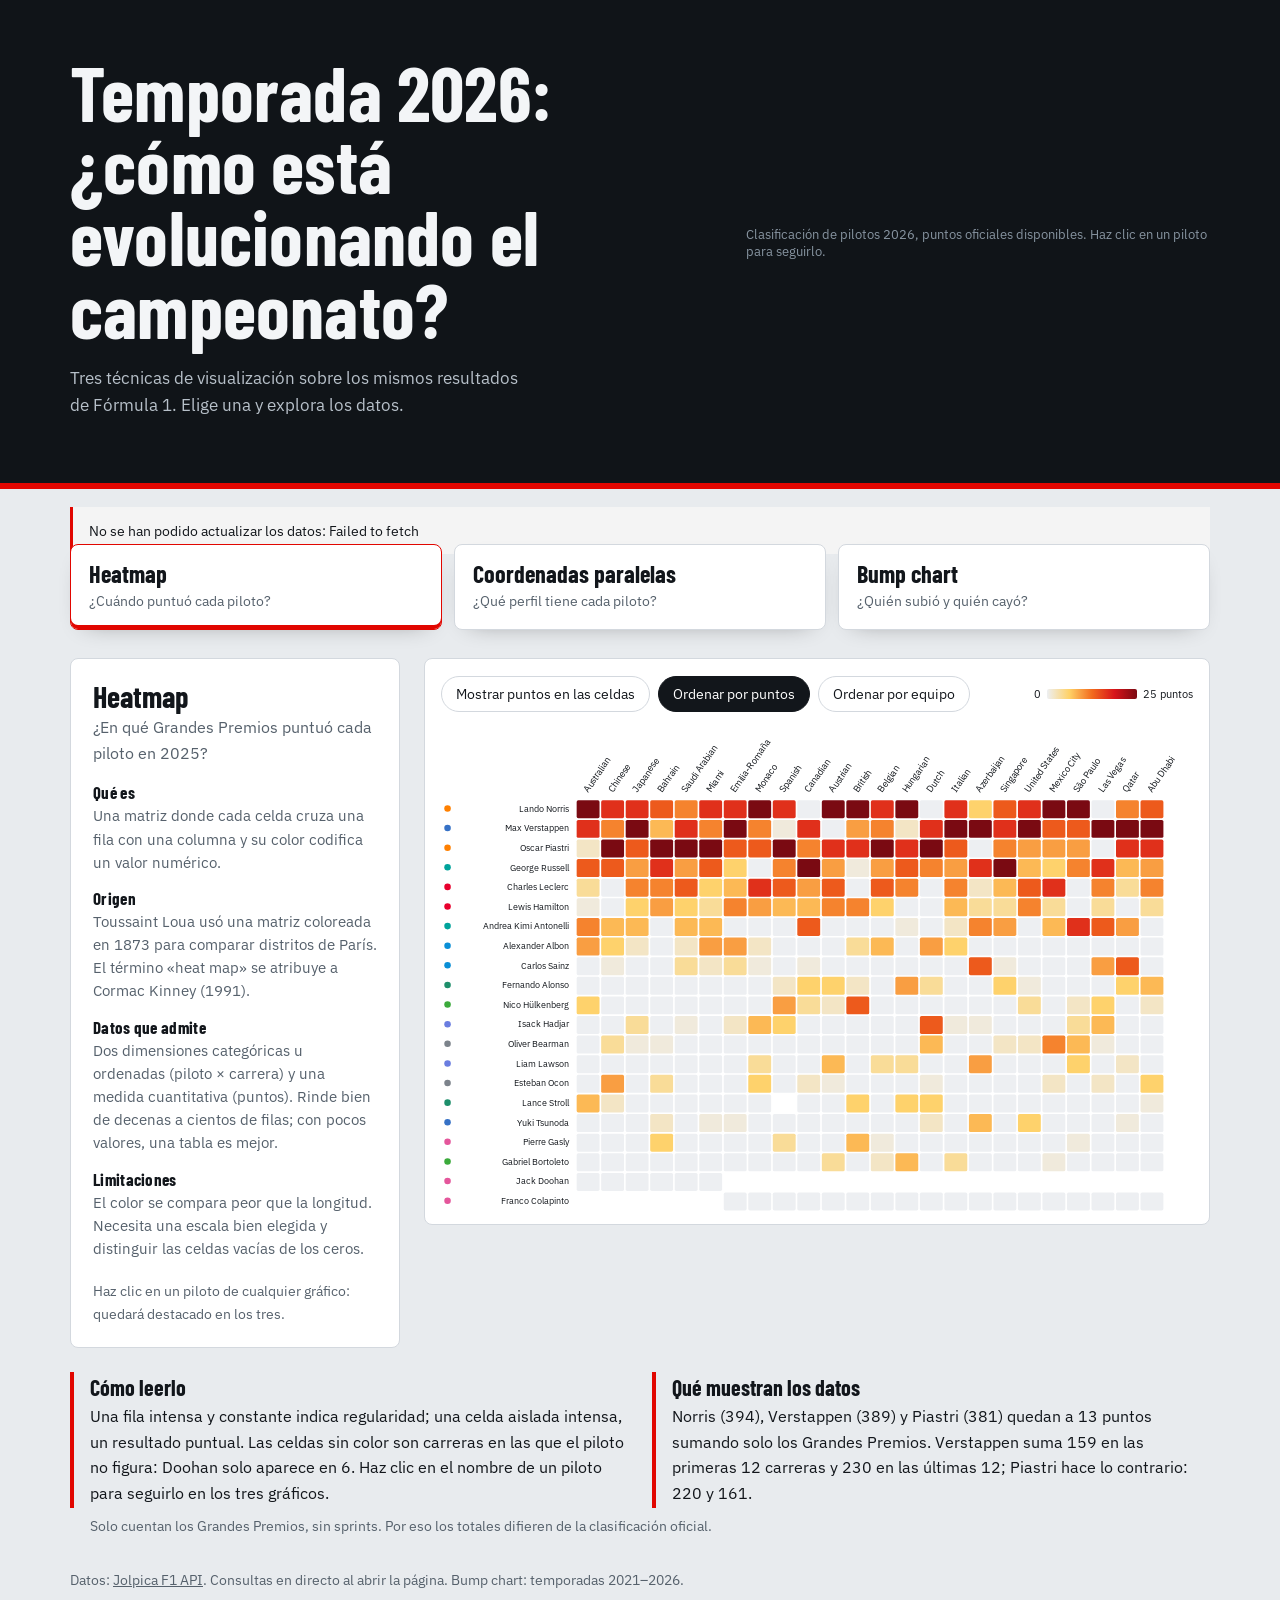
==== docs/index.html @ f803a6be "adding pec2 formula 1 website" ====
<!doctype html>
<html lang="es">
  <head>
    <meta charset="utf-8" />
    <meta
      name="viewport"
      content="width=device-width, initial-scale=1, viewport-fit=cover"
    />
    <title>Fórmula 1: análisis interactivo 2021–2026</title>

    <!-- Tipografías (si no cargan, el navegador usa una alternativa) -->
    <link rel="preconnect" href="https://fonts.googleapis.com" />
    <link rel="preconnect" href="https://fonts.gstatic.com" crossorigin />
    <link
      href="https://fonts.googleapis.com/css2?family=Barlow+Condensed:wght@600;700&family=IBM+Plex+Sans:wght@400;500;600&display=swap"
      rel="stylesheet"
    />

    <link rel="stylesheet" href="css/styles.css" />
  </head>
  <body>
    <!-- Aquí React dibuja toda la página -->
    <div id="root"></div>

    <!-- 1. Librerías (copias locales, la página funciona sin depender de ningún CDN) -->
    <script src="vendor/react.production.min.js"></script>
    <script src="vendor/react-dom.production.min.js"></script>
    <script src="vendor/htm.js"></script>

    <!-- 2. Datos y textos -->
    <script src="js/datos/pilotos.js"></script>
    <script src="js/datos/textos.js"></script>

    <script src="js/api.js"></script>

    <!-- 3. Utilidades y componentes (el orden importa: cada archivo usa los anteriores) -->
    <script src="js/utilidades.js"></script>
    <script src="js/componentes/Boton.js"></script>
    <script src="js/componentes/Tooltip.js"></script>
    <script src="js/componentes/FichaPiloto.js"></script>
    <script src="js/componentes/Cabecera.js"></script>
    <script src="js/componentes/Heatmap.js"></script>
    <script src="js/componentes/CoordenadasParalelas.js"></script>
    <script src="js/componentes/BumpChart.js"></script>

    <!-- 4. Aplicación principal -->
    <script src="js/app.js"></script>
  </body>
</html>
---- docs/css/styles.css ----
/* Estilos de la página PEC 2 (Fórmula 1)
   Variables de color y tipografía: cambian solo aquí para retocar el diseño. */
:root {
  --bg: #e8ebee;
  --card: #fff;
  --ink: #12161b;
  --mut: #56616c;
  --line: #d3d8de;
  --red: #e10600;
  --yel: #ffd60a;
  --hero: #101418;
  --hd: "Barlow Condensed", "Arial Narrow", sans-serif;
  --bd: "IBM Plex Sans", system-ui, sans-serif;
  box-sizing: border-box;
  padding-top: env(safe-area-inset-top, 0px);
  padding-bottom: env(safe-area-inset-bottom, 0px);
}
@media (prefers-color-scheme: dark) {
  :root:not([data-theme="light"]) {
    --bg: #0b0d10;
    --card: #161a1f;
    --ink: #eceff2;
    --mut: #9aa5b0;
    --line: #2a3139;
  }
}
/* Tema oscuro forzado (opcional): <html data-theme="dark"> */
:root[data-theme="dark"] {
  --bg: #0b0d10;
  --card: #161a1f;
  --ink: #eceff2;
  --mut: #9aa5b0;
  --line: #2a3139;
}
/* Base de la página */
html {
  scroll-padding-top: env(safe-area-inset-top, 0px);
}
body::before {
  content: "";
  position: fixed;
  inset: 0 0 auto;
  height: env(safe-area-inset-top, 0px);
  background: var(--hero);
  z-index: 10;
}
* {
  box-sizing: border-box;
}
body {
  margin: 0;
  background: var(--bg);
  color: var(--ink);
  font: 400 16px/1.6 var(--bd);
}
/* Contenedor centrado */
.wrap {
  max-width: 1180px;
  margin: 0 auto;
  padding: 0 20px;
}
/* Cabecera: titular y clasificación final */
header {
  background: var(--hero);
  color: #f3f5f7;
  padding: 56px 0 64px;
  border-bottom: 6px solid var(--red);
}
header .wrap {
  display: grid;
  grid-template-columns: 1.15fr 0.85fr;
  gap: 48px;
  align-items: center;
}
h1 {
  font: 700 clamp(40px, 6vw, 76px) / 0.95 var(--hd);
  margin: 0 0 20px;
  letter-spacing: 0.2px;
}
header p {
  margin: 0;
  max-width: 46ch;
  color: #b7c0c9;
  font-size: 17px;
}
/* Torre de tiempos (top 5 de 2025), cada fila es clicable */
.tower {
  list-style: none;
  margin: 0;
  padding: 0;
  font: 600 20px/1 var(--hd);
  background: #1a2027;
  border-radius: 6px;
  overflow: hidden;
}
.tower li {
  display: grid;
  grid-template-columns: 34px 6px 1fr auto auto;
  gap: 12px;
  align-items: center;
  padding: 14px 16px;
  border-bottom: 1px solid #262e37;
  animation: in 0.5s cubic-bezier(0.2, 0.7, 0.2, 1) backwards;
}
.tower li:nth-child(1) {
  background: var(--yel);
  color: #111;
}
.tower li:nth-child(1) i {
  background: #111 !important;
}
.tower li:nth-child(2) {
  animation-delay: 0.08s;
}
.tower li:nth-child(3) {
  animation-delay: 0.16s;
}
.tower li:nth-child(4) {
  animation-delay: 0.24s;
}
.tower li:nth-child(5) {
  animation-delay: 0.32s;
}
.tower i {
  width: 6px;
  height: 22px;
  border-radius: 2px;
}
.tower small {
  font: 500 14px var(--bd);
  opacity: 0.7;
}
.tower b {
  font-weight: 700;
  min-width: 3ch;
  text-align: right;
}
.cap {
  font: 400 13px var(--bd);
  color: #8794a0;
  margin-top: 10px;
}
@keyframes in {
  from {
    opacity: 0;
    transform: translateX(24px);
  }
}
/* Pestañas para elegir la técnica */
nav {
  display: grid;
  grid-template-columns: repeat(3, 1fr);
  gap: 12px;
  margin: -28px 0 28px;
  position: relative;
}
nav button {
  all: unset;
  cursor: pointer;
  background: var(--card);
  border: 1px solid var(--line);
  border-radius: 8px;
  padding: 16px 18px;
  box-shadow: 0 8px 24px -16px rgba(0, 0, 0, 0.45);
}
nav button b {
  display: block;
  font: 700 24px/1.1 var(--hd);
}
nav button span {
  font-size: 14px;
  color: var(--mut);
}
nav button[aria-selected="true"] {
  border-color: var(--red);
  box-shadow:
    inset 0 -4px 0 var(--red),
    0 8px 24px -16px rgba(0, 0, 0, 0.45);
}
nav button:focus-visible,
.pill:focus-visible {
  outline: 3px solid var(--red);
  outline-offset: 2px;
}
/* Cuerpo: columna con la explicación y tarjeta con el gráfico */
.grid {
  display: grid;
  grid-template-columns: 330px 1fr;
  gap: 24px;
  align-items: start;
}
aside {
  background: var(--card);
  border: 1px solid var(--line);
  border-radius: 8px;
  padding: 22px;
}
aside h2 {
  font: 700 30px/1 var(--hd);
  margin: 0 0 4px;
}
aside .q {
  color: var(--mut);
  margin: 0 0 16px;
}
dt {
  font: 700 17px var(--hd);
  margin-top: 14px;
  letter-spacing: 0.3px;
}
dd {
  margin: 2px 0 0;
  font-size: 14.5px;
  color: var(--mut);
}
/* Tarjeta del gráfico y sus controles */
.chart {
  background: var(--card);
  border: 1px solid var(--line);
  border-radius: 8px;
  padding: 16px 16px 8px;
  min-width: 0;
}
.ctl {
  display: flex;
  flex-wrap: wrap;
  gap: 8px;
  align-items: center;
  min-height: 38px;
  margin-bottom: 8px;
  font-size: 14px;
}
/* Botones redondeados de los controles */
.pill {
  all: unset;
  cursor: pointer;
  border: 1px solid var(--line);
  border-radius: 99px;
  padding: 6px 14px;
  font-size: 14px;
}
.pill[aria-pressed="true"] {
  background: var(--ink);
  color: var(--card);
  border-color: var(--ink);
}
.scroll {
  overflow-x: auto;
}
.scroll > div {
  min-width: 760px;
}
/* Lista de pilotos filtrados (coordenadas paralelas) */
.chips {
  display: flex;
  flex-wrap: wrap;
  gap: 6px;
  margin: 6px 0 10px;
  font-size: 13px;
}
.chips span {
  border: 1px solid var(--line);
  border-radius: 4px;
  padding: 2px 8px;
}
.chips i {
  display: inline-block;
  width: 8px;
  height: 8px;
  border-radius: 50%;
  margin-right: 6px;
}
/* Bloques "Cómo leerlo" y "Qué muestran los datos" */
.find {
  display: grid;
  grid-template-columns: 1fr 1fr;
  gap: 24px;
  margin: 24px 0 8px;
}
.find div {
  border-left: 4px solid var(--red);
  padding: 2px 0 2px 16px;
}
.find h3 {
  font: 700 22px var(--hd);
  margin: 0 0 4px;
}
.find p {
  margin: 0;
  max-width: 62ch;
}
.note {
  font-size: 13.5px;
  color: var(--mut);
  margin: 8px 0 0;
  padding-left: 20px;
}
/* Pie de página */
footer {
  padding: 32px 0 48px;
  color: var(--mut);
  font-size: 13.5px;
}
footer a {
  color: inherit;
}
/* Adaptación a móvil y a movimiento reducido */
@media (max-width: 900px) {
  header .wrap,
  .grid,
  .find {
    grid-template-columns: 1fr;
  }
  nav {
    grid-template-columns: 1fr;
    margin-top: -20px;
  }
}
@media (prefers-reduced-motion: reduce) {
  .tower li {
    animation: none;
  }
}

.tower li {
  cursor: pointer;
}
.tower li.on {
  box-shadow: inset 5px 0 0 var(--red);
}
.chart svg {
  display: block;
  width: 100%;
  height: auto;
}
.scroll > svg {
  min-width: 760px;
}
/* Textos y elementos dentro de los gráficos SVG */
.lbl {
  fill: var(--ink);
  font: 11.5px var(--bd);
}
.mut {
  fill: var(--mut);
  font: 11px var(--bd);
}
.rowl {
  cursor: pointer;
}
.rowl:hover {
  text-decoration: underline;
}
.rowl.on {
  font-weight: 700;
}
.axt {
  fill: var(--ink);
  font: 600 13px var(--bd);
  text-anchor: middle;
}
.grd {
  stroke: var(--line);
}
/* Tooltip que sigue al cursor */
.tip {
  position: fixed;
  pointer-events: none;
  background: var(--ink);
  color: var(--card);
  padding: 6px 10px;
  border-radius: 6px;
  font-size: 13px;
  line-height: 1.4;
  z-index: 20;
  transform: translate(14px, 14px);
}
/* Ficha del piloto seleccionado */
.dcard {
  margin-top: 20px;
  border: 1px solid var(--line);
  border-left: 6px solid;
  border-radius: 6px;
  padding: 12px 14px;
  font-size: 14px;
}
.dcard header {
  all: unset;
  display: flex;
  justify-content: space-between;
  align-items: baseline;
}
.dcard b {
  font: 700 24px var(--hd);
}
.dcard p {
  margin: 4px 0 0;
  color: var(--mut);
}
.hint {
  margin: 20px 0 0;
  font-size: 14px;
  color: var(--mut);
}
/* Leyenda de color del heatmap */
.legend {
  width: 90px;
  height: 10px;
  border-radius: 2px;
  background: linear-gradient(
    90deg,
    rgb(237, 239, 242),
    rgb(255, 209, 102),
    rgb(242, 107, 29),
    rgb(215, 20, 26),
    rgb(122, 10, 18)
  );
}
.chips button {
  all: unset;
  cursor: pointer;
  border: 1px solid var(--line);
  border-radius: 4px;
  padding: 2px 8px;
}
.chips button.on {
  border-color: var(--red);
}
.chips button:focus-visible {
  outline: 2px solid var(--red);
}

/* Leyenda de color del heatmap, alineada a la derecha de los controles */
.leyenda {
  margin-left: auto;
  display: flex;
  align-items: center;
  gap: 6px;
}

.api-status{margin:18px 0;padding:12px 16px;border-left:3px solid #e10600;background:var(--panel, #f4f4f4);font-size:.9rem;color:var(--ink, #333)}
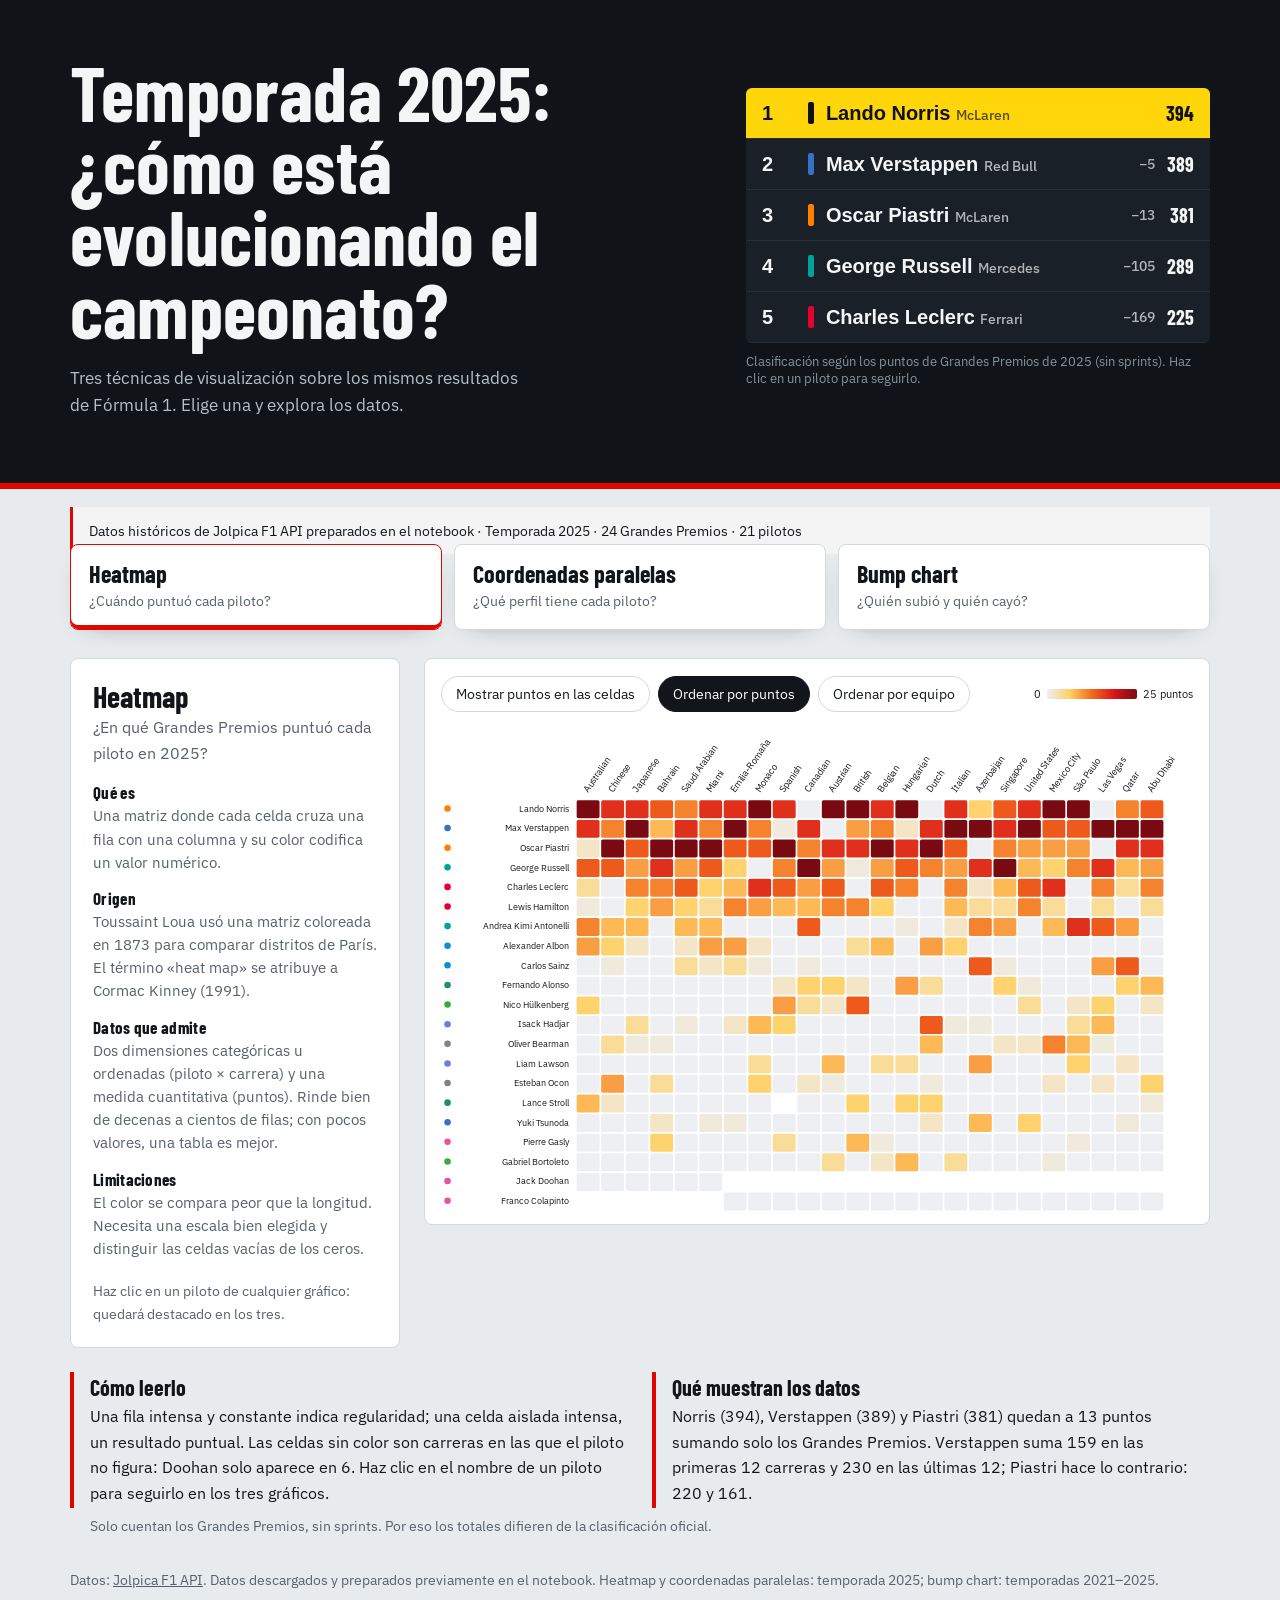
==== commit 1bf2cc0c: "backup data to 2021-2025" ====
--- a/docs/index.html
+++ b/docs/index.html
@@ -31,7 +31,6 @@
     <script src="js/datos/pilotos.js"></script>
     <script src="js/datos/textos.js"></script>
 
-    <script src="js/api.js"></script>
 
     <!-- 3. Utilidades y componentes (el orden importa: cada archivo usa los anteriores) -->
     <script src="js/utilidades.js"></script>
